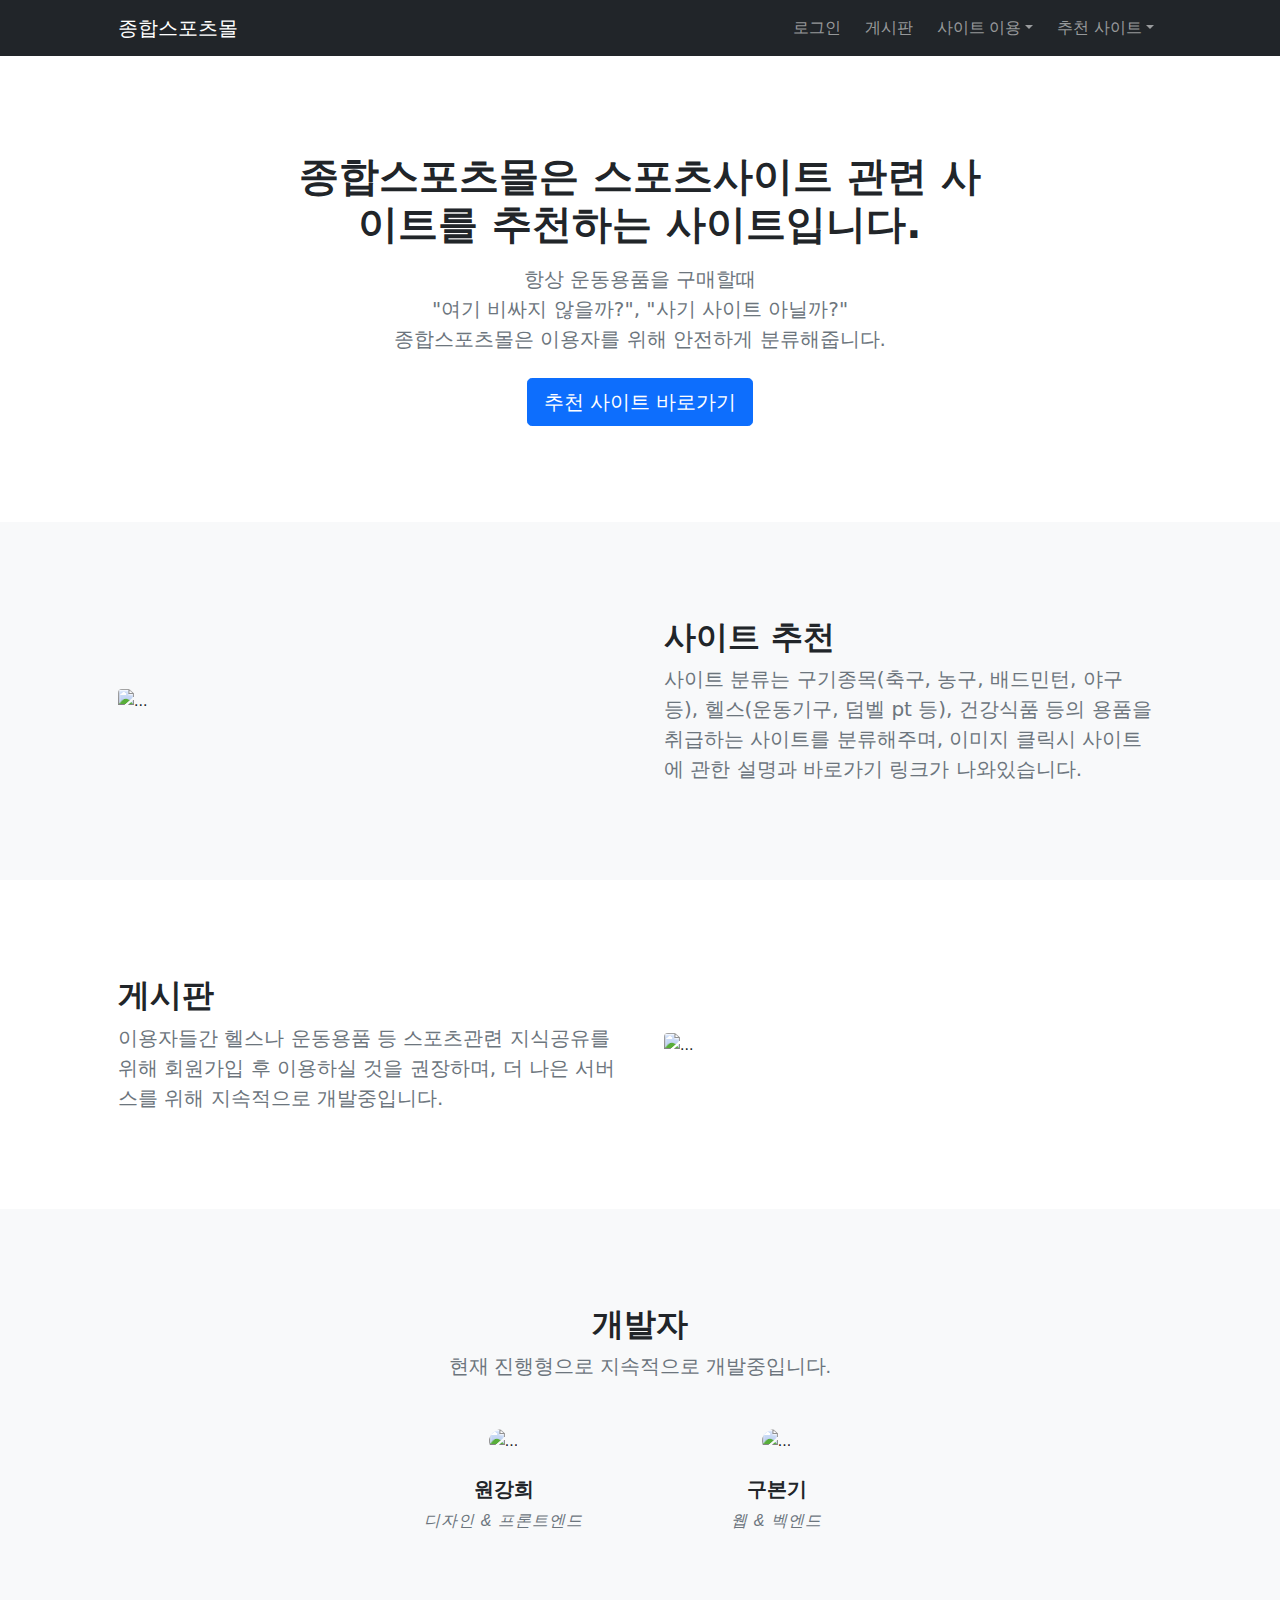
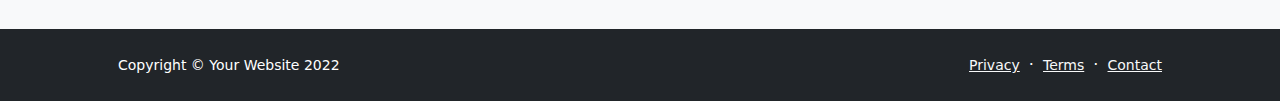
==== about.html @ 9e5877e2 "123" ====
<!DOCTYPE html>
<html lang="en">
    <head>
        <meta charset="utf-8" />
        <meta name="viewport" content="width=device-width, initial-scale=1, shrink-to-fit=no" />
        <meta name="description" content="" />
        <meta name="author" content="" />
        <title>우리 사이트 소개</title>
        <!-- Favicon-->
        <link rel="icon" type="image/x-icon" href="assets/favicon.ico" />
        <!-- Bootstrap icons-->
        <link href="https://cdn.jsdelivr.net/npm/bootstrap-icons@1.5.0/font/bootstrap-icons.css" rel="stylesheet" />
        <!-- Core theme CSS (includes Bootstrap)-->
        <link href="css/styles.css" rel="stylesheet" />
    </head>
    <body class="d-flex flex-column">
        <main class="flex-shrink-0">
            <!-- Navigation-->
            <nav class="navbar navbar-expand-lg navbar-dark bg-dark">
                <div class="container px-5">
                    <a class="navbar-brand" href="index.html">종합스포츠몰</a>
                    <button class="navbar-toggler" type="button" data-bs-toggle="collapse" data-bs-target="#navbarSupportedContent" aria-controls="navbarSupportedContent" aria-expanded="false" aria-label="Toggle navigation"><span class="navbar-toggler-icon"></span></button>
                    <div class="collapse navbar-collapse" id="navbarSupportedContent">
                        <ul class="navbar-nav ms-auto mb-2 mb-lg-0">
                            <li class="nav-item"><a class="nav-link" href="signin.html">로그인</a></li>
                            <li class="nav-item"><a class="nav-link" href="faq.html">게시판</a></li>
                            <li class="nav-item dropdown">
                                <a class="nav-link dropdown-toggle" id="navbarDropdownBlog" href="#" role="button" data-bs-toggle="dropdown" aria-expanded="false">사이트 이용</a>
                                <ul class="dropdown-menu dropdown-menu-end" aria-labelledby="navbarDropdownBlog">
                                    <li><a class="dropdown-item" href="about.html">종합스포츠몰 소개</a></li>      
                                    <!-- <li><a class="dropdown-item" href="blog-home.html">메인 후보2</a></li> -->
                                    <li><a class="dropdown-item" href="pricing.html">결제 관련</a></li>
                                </ul>
                            </li>
                            <li class="nav-item dropdown">
                                <a class="nav-link dropdown-toggle" id="navbarDropdownPortfolio" href="#" role="button" data-bs-toggle="dropdown" aria-expanded="false">추천 사이트</a>
                                <ul class="dropdown-menu dropdown-menu-end" aria-labelledby="navbarDropdownPortfolio">
                                    <li><a class="dropdown-item" href="bollsite.html">구기종목</a></li>
                                    <li><a class="dropdown-item" href="health.html">헬스</a></li>
                                    <li><a class="dropdown-item" href="portfolio-overview.html">건강식품</a></li>
                                </ul>
                            </li>
                        </ul>
                    </div>
                </div>
            </nav>
            <!-- Header-->
            <header class="py-5">
                <div class="container px-5">
                    <div class="row justify-content-center">
                        <div class="col-lg-8 col-xxl-6">
                            <div class="text-center my-5">
                                <h1 class="fw-bolder mb-3">종합스포츠몰은 스포츠사이트 관련 사이트를 추천하는 사이트입니다.</h1>
                                <p class="lead fw-normal text-muted mb-4">항상 운동용품을 구매할때 <br>"여기 비싸지 않을까?", "사기 사이트 아닐까?"<br>종합스포츠몰은 이용자를 위해 안전하게 분류해줍니다.</p>
                                <a class="btn btn-primary btn-lg" href="portfolio-overview.html">추천 사이트 바로가기</a>
                            </div>
                        </div>
                    </div>
                </div>
            </header>
            <!-- About section one-->
            <section class="py-5 bg-light" id="scroll-target">
                <div class="container px-5 my-5">
                    <div class="row gx-5 align-items-center">
                        <div class="col-lg-6"><img class="img-fluid rounded mb-5 mb-lg-0" src="https://dummyimage.com/600x400/343a40/6c757d" alt="..." /></div>
                        <div class="col-lg-6">
                            <h2 class="fw-bolder">사이트 추천</h2>
                            <p class="lead fw-normal text-muted mb-0">사이트 분류는 구기종목(축구, 농구, 배드민턴, 야구 등), 헬스(운동기구, 덤벨 pt 등), 건강식품 등의 용품을 취급하는 사이트를 분류해주며, 이미지 클릭시 사이트에 관한 설명과 바로가기 링크가 나와있습니다.</p>
                        </div>
                    </div>
                </div>
            </section>
            <!-- About section two-->
            <section class="py-5">
                <div class="container px-5 my-5">
                    <div class="row gx-5 align-items-center">
                        <div class="col-lg-6 order-first order-lg-last"><img class="img-fluid rounded mb-5 mb-lg-0" src="https://dummyimage.com/600x400/343a40/6c757d" alt="..." /></div>
                        <div class="col-lg-6">
                            <!-- <h2 class="fw-bolder">Growth &amp; beyond</h2> -->
                            <h2 class="fw-bolder">게시판</h2>
                            <p class="lead fw-normal text-muted mb-0">이용자들간 헬스나 운동용품 등 스포츠관련 지식공유를 위해 회원가입 후 이용하실 것을 권장하며, 더 나은 서버스를 위해 지속적으로 개발중입니다.</p>
                        </div>
                    </div>
                </div>
            </section>
            <!-- Team members section-->
            <section class="py-5 bg-light">
                <div class="container px-5 my-5">
                    <div class="text-center">
                        <h2 class="fw-bolder">개발자</h2>
                        <p class="lead fw-normal text-muted mb-5">현재 진행형으로 지속적으로 개발중입니다.</p>
                    </div>
                    <div class="row gx-5 row-cols-1 row-cols-sm-2 row-cols-xl-4 justify-content-center">
                        <div class="col mb-5 mb-5 mb-xl-0">
                            <div class="text-center">
                                <img class="img-fluid rounded-circle mb-4 px-4" src="https://dummyimage.com/150x150/ced4da/6c757d" alt="..." />
                                <h5 class="fw-bolder">원강희</h5>
                                <div class="fst-italic text-muted">디자인 &amp; 프론트엔드</div>
                            </div>
                        </div>
                        <div class="col mb-5 mb-5 mb-xl-0">
                            <div class="text-center">
                                <img class="img-fluid rounded-circle mb-4 px-4" src="https://dummyimage.com/150x150/ced4da/6c757d" alt="..." />
                                <h5 class="fw-bolder">구본기</h5>
                                <div class="fst-italic text-muted">웹 &amp; 벡엔드</div>
                            </div>
                        </div>
                        <!-- <div class="col mb-5 mb-5 mb-sm-0">
                            <div class="text-center">
                                <img class="img-fluid rounded-circle mb-4 px-4" src="https://dummyimage.com/150x150/ced4da/6c757d" alt="..." />
                                <h5 class="fw-bolder">Toribio Nerthus</h5>
                                <div class="fst-italic text-muted">Operations Manager</div>
                            </div>
                        </div>
                        <div class="col mb-5">
                            <div class="text-center">
                                <img class="img-fluid rounded-circle mb-4 px-4" src="https://dummyimage.com/150x150/ced4da/6c757d" alt="..." />
                                <h5 class="fw-bolder">Malvina Cilla</h5>
                                <div class="fst-italic text-muted">CTO</div>
                            </div>
                        </div> -->
                    </div>
                </div>
            </section>
        </main>
        <!-- Footer-->
        <footer class="bg-dark py-4 mt-auto">
            <div class="container px-5">
                <div class="row align-items-center justify-content-between flex-column flex-sm-row">
                    <div class="col-auto"><div class="small m-0 text-white">Copyright &copy; Your Website 2022</div></div>
                    <div class="col-auto">
                        <a class="link-light small" href="#!">Privacy</a>
                        <span class="text-white mx-1">&middot;</span>
                        <a class="link-light small" href="#!">Terms</a>
                        <span class="text-white mx-1">&middot;</span>
                        <a class="link-light small" href="#!">Contact</a>
                    </div>
                </div>
            </div>
        </footer>
        <!-- Bootstrap core JS-->
        <script src="https://cdn.jsdelivr.net/npm/bootstrap@5.1.3/dist/js/bootstrap.bundle.min.js"></script>
        <!-- Core theme JS-->
        <script src="js/scripts.js"></script>
    </body>
</html>
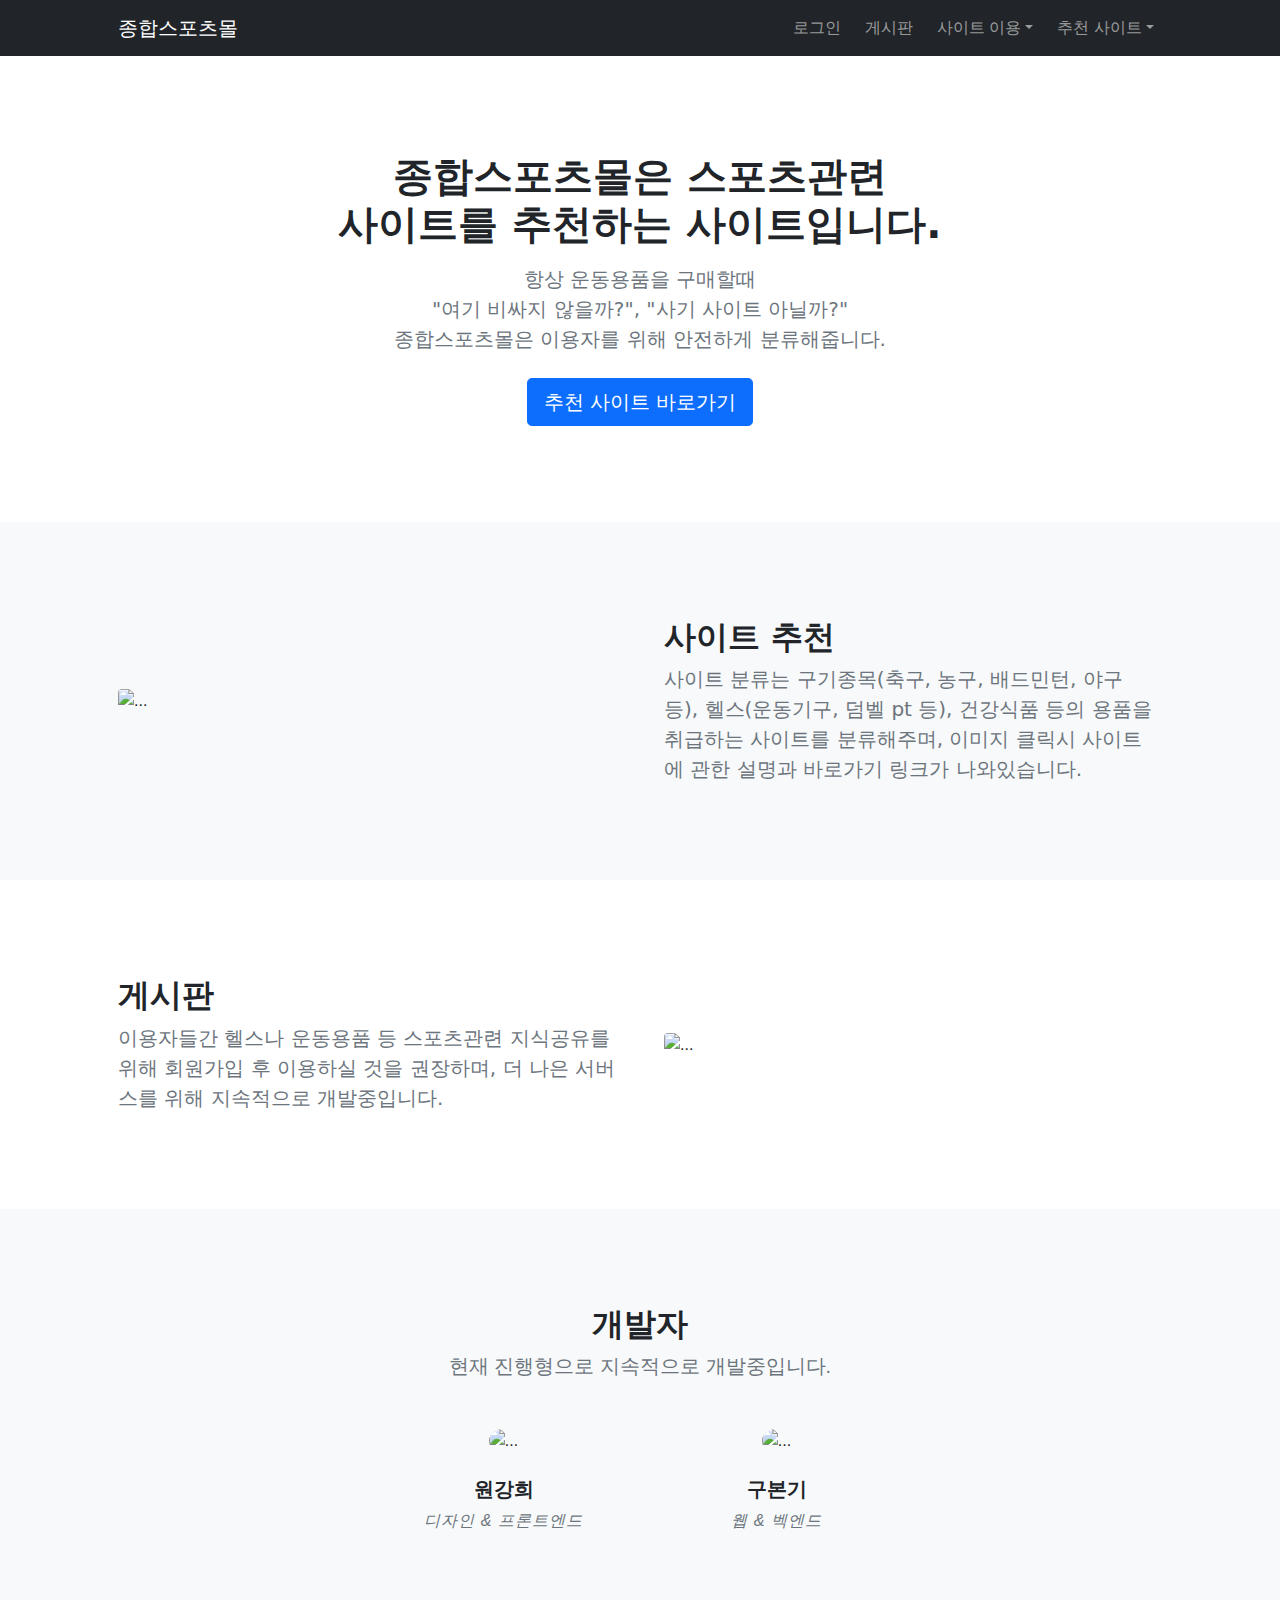
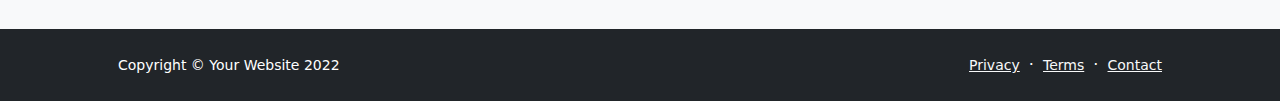
==== commit 3a0f3d3f: "123" ====
--- a/about.html
+++ b/about.html
@@ -50,7 +50,7 @@
                     <div class="row justify-content-center">
                         <div class="col-lg-8 col-xxl-6">
                             <div class="text-center my-5">
-                                <h1 class="fw-bolder mb-3">종합스포츠몰은 스포츠사이트 관련 사이트를 추천하는 사이트입니다.</h1>
+                                <h1 class="fw-bolder mb-3">종합스포츠몰은 스포츠관련<br>사이트를 추천하는 사이트입니다.</h1>
                                 <p class="lead fw-normal text-muted mb-4">항상 운동용품을 구매할때 <br>"여기 비싸지 않을까?", "사기 사이트 아닐까?"<br>종합스포츠몰은 이용자를 위해 안전하게 분류해줍니다.</p>
                                 <a class="btn btn-primary btn-lg" href="portfolio-overview.html">추천 사이트 바로가기</a>
                             </div>
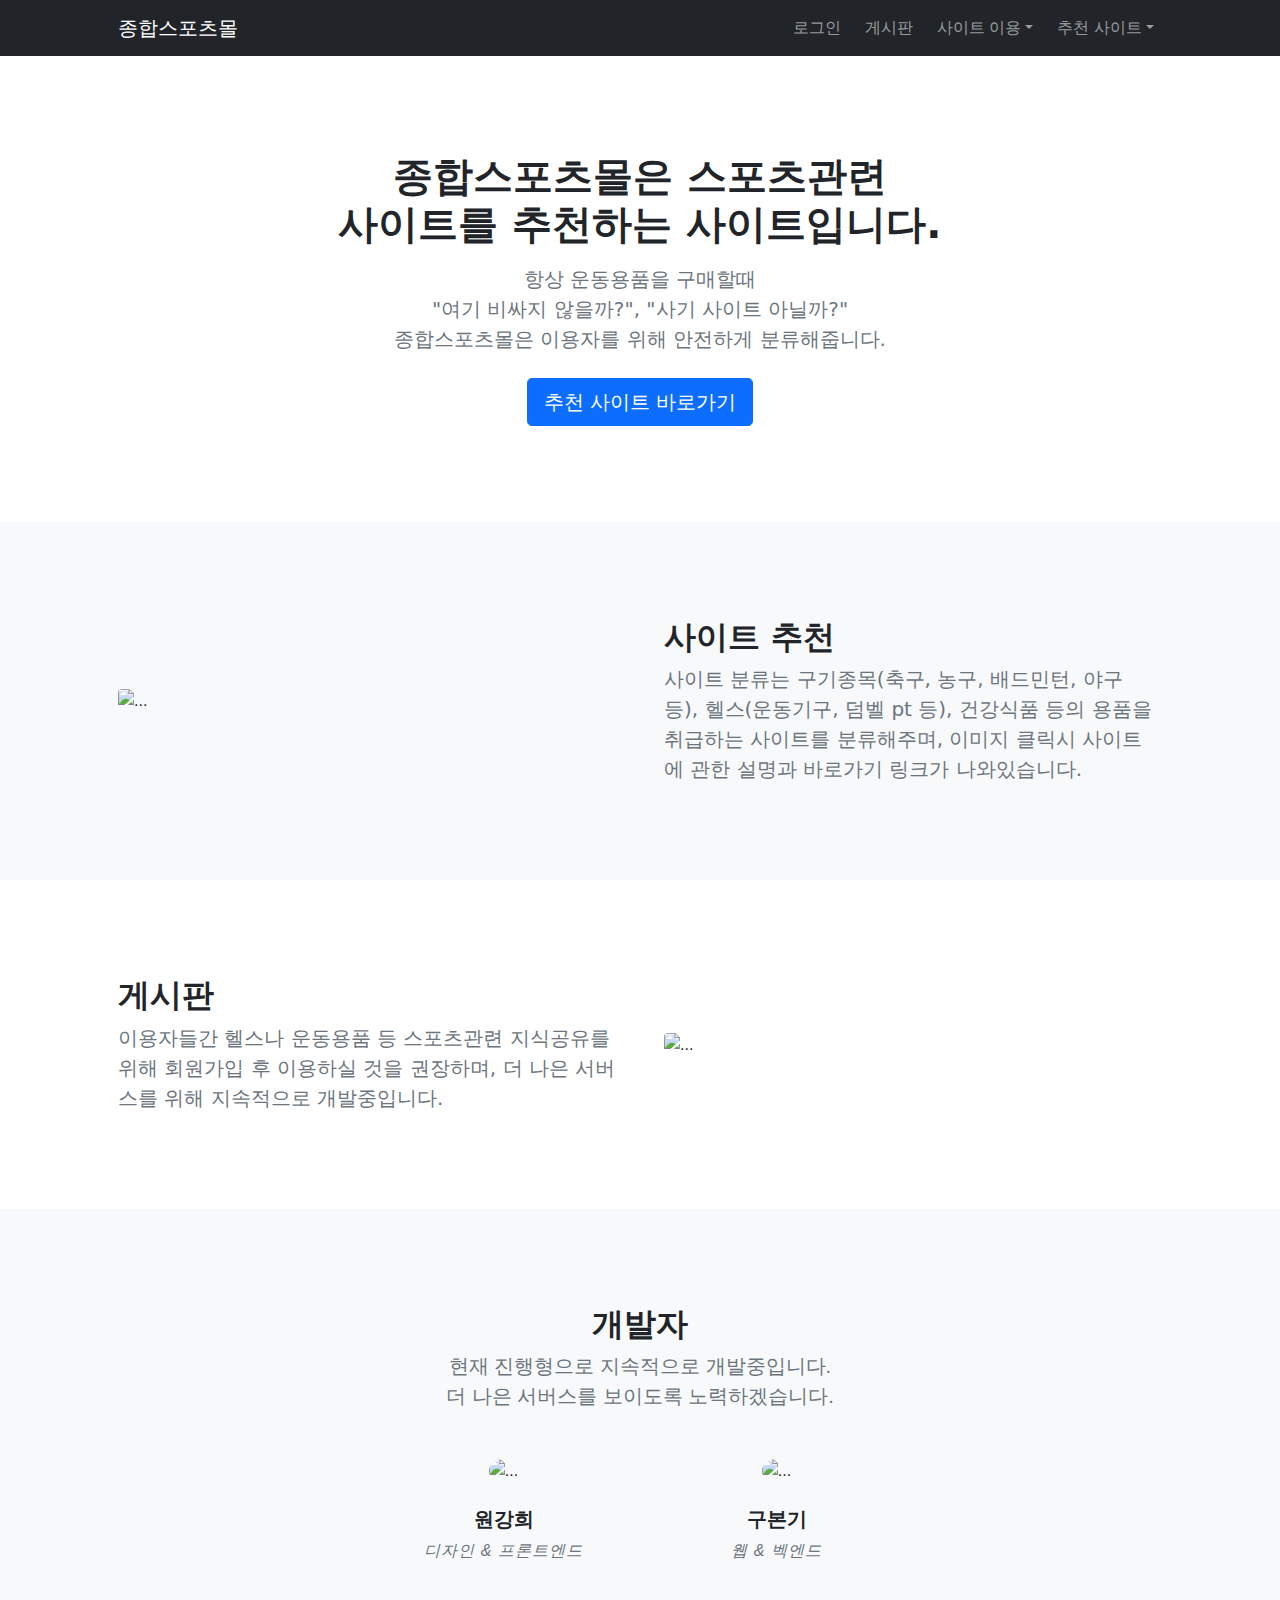
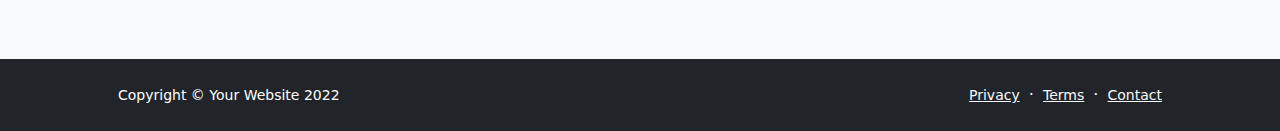
==== commit 1b5c4367: "123" ====
--- a/about.html
+++ b/about.html
@@ -88,7 +88,7 @@
                 <div class="container px-5 my-5">
                     <div class="text-center">
                         <h2 class="fw-bolder">개발자</h2>
-                        <p class="lead fw-normal text-muted mb-5">현재 진행형으로 지속적으로 개발중입니다.</p>
+                        <p class="lead fw-normal text-muted mb-5">현재 진행형으로 지속적으로 개발중입니다.<br>더 나은 서버스를 보이도록 노력하겠습니다.</p>
                     </div>
                     <div class="row gx-5 row-cols-1 row-cols-sm-2 row-cols-xl-4 justify-content-center">
                         <div class="col mb-5 mb-5 mb-xl-0">
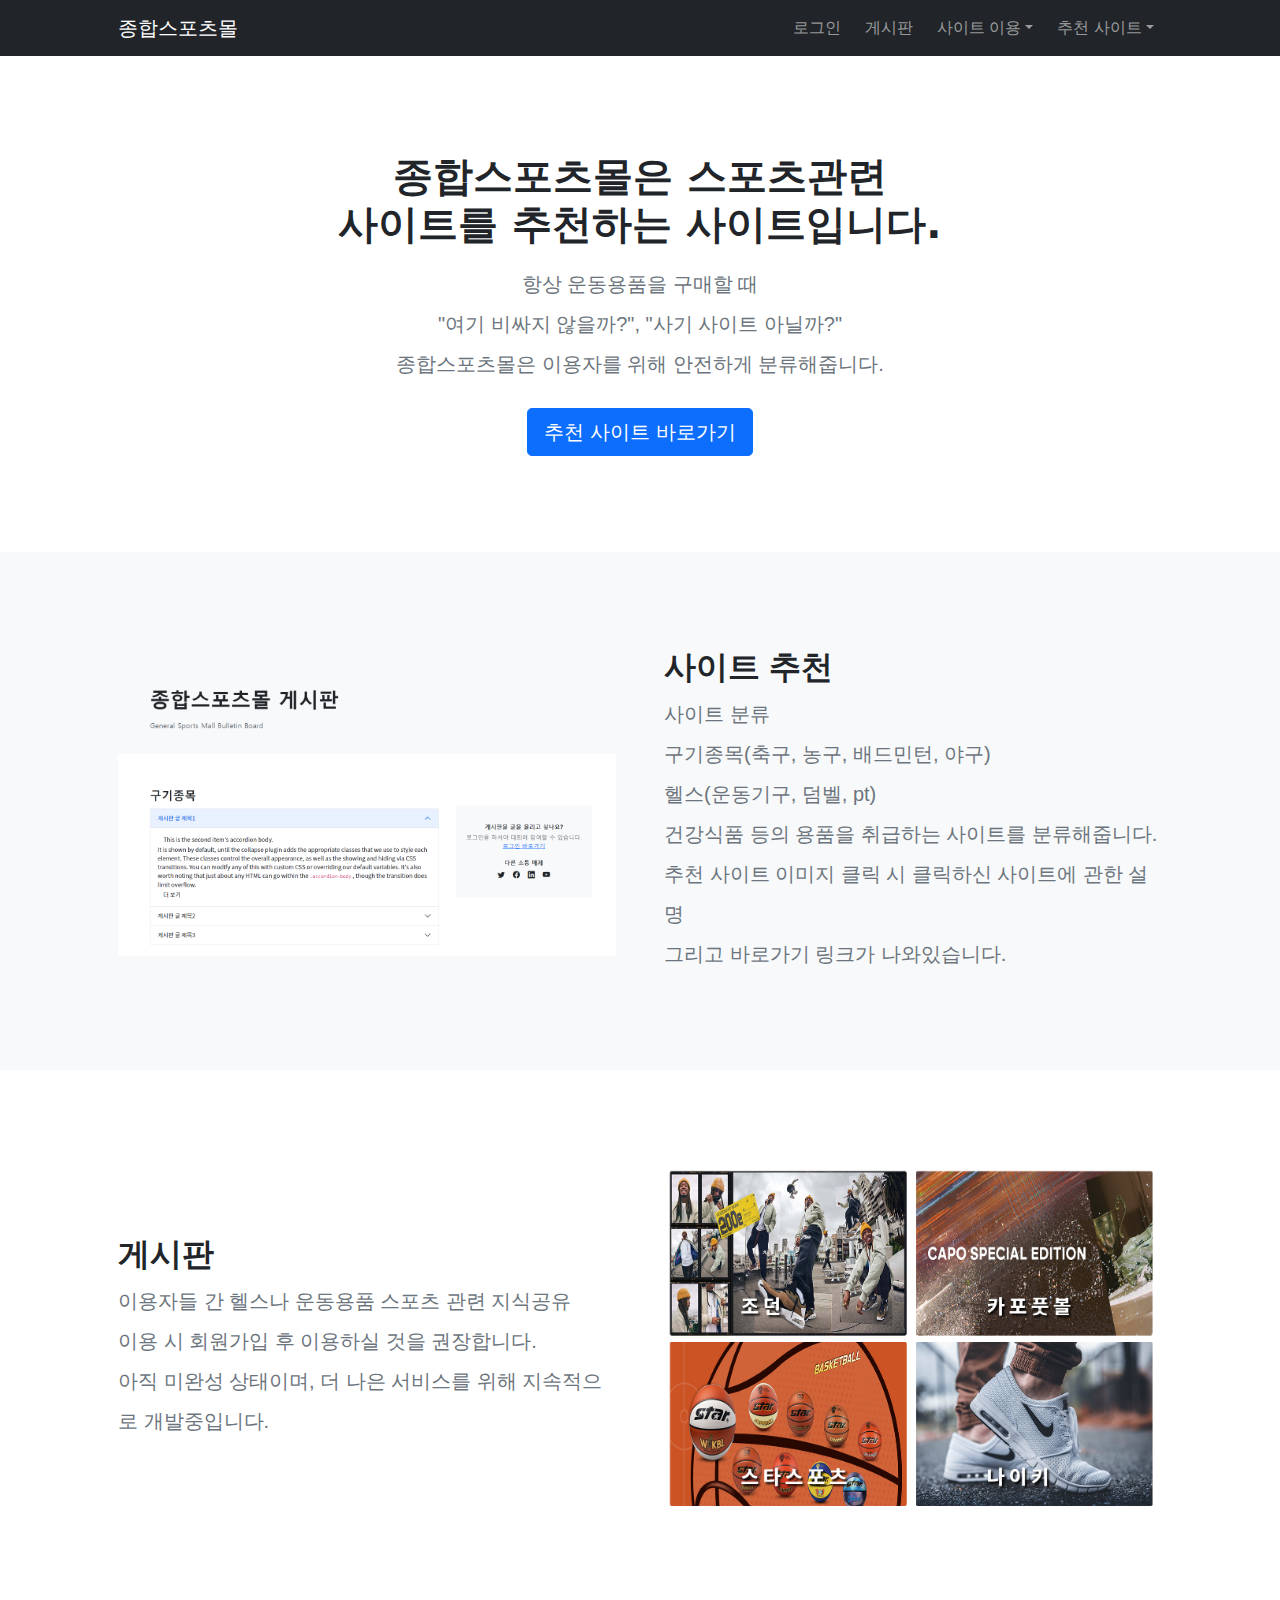
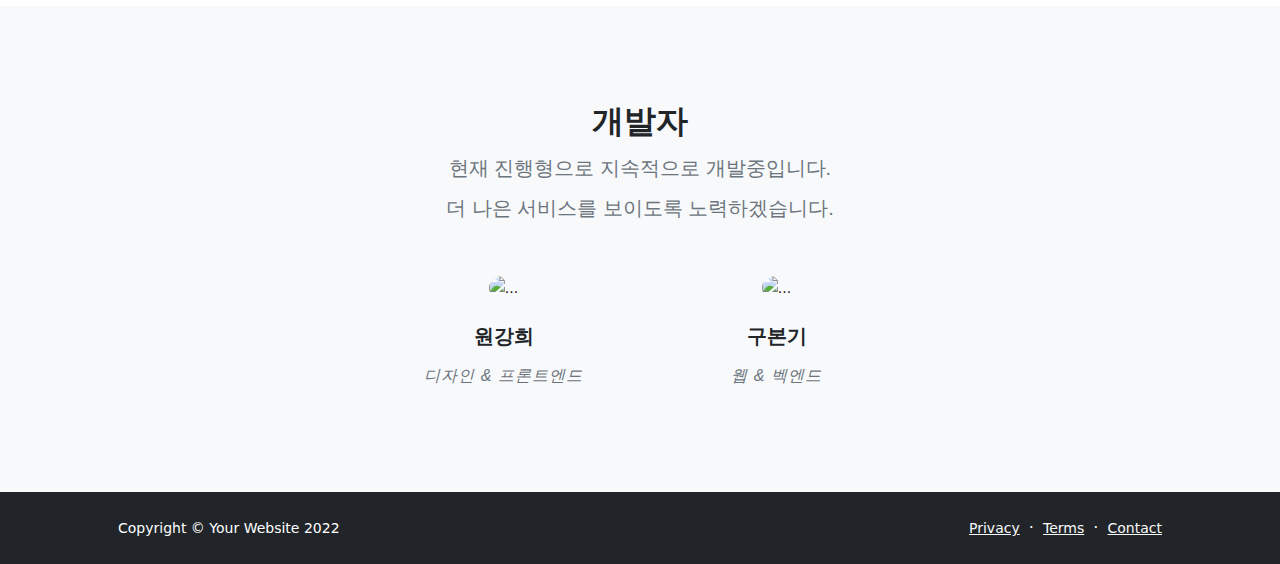
==== commit fc5032c3: "123" ====
--- a/about.html
+++ b/about.html
@@ -51,7 +51,7 @@
                         <div class="col-lg-8 col-xxl-6">
                             <div class="text-center my-5">
                                 <h1 class="fw-bolder mb-3">종합스포츠몰은 스포츠관련<br>사이트를 추천하는 사이트입니다.</h1>
-                                <p class="lead fw-normal text-muted mb-4">항상 운동용품을 구매할때 <br>"여기 비싸지 않을까?", "사기 사이트 아닐까?"<br>종합스포츠몰은 이용자를 위해 안전하게 분류해줍니다.</p>
+                                <p class="lead fw-normal text-muted mb-4">항상 운동용품을 구매할 때 <br>"여기 비싸지 않을까?", "사기 사이트 아닐까?"<br>종합스포츠몰은 이용자를 위해 안전하게 분류해줍니다.</p>
                                 <a class="btn btn-primary btn-lg" href="portfolio-overview.html">추천 사이트 바로가기</a>
                             </div>
                         </div>
@@ -62,10 +62,10 @@
             <section class="py-5 bg-light" id="scroll-target">
                 <div class="container px-5 my-5">
                     <div class="row gx-5 align-items-center">
-                        <div class="col-lg-6"><img class="img-fluid rounded mb-5 mb-lg-0" src="https://dummyimage.com/600x400/343a40/6c757d" alt="..." /></div>
+                        <div class="col-lg-6"><img class="img-fluid rounded mb-5 mb-lg-0" src="./img/20220606_052650.png" alt="..." /></div>
                         <div class="col-lg-6">
                             <h2 class="fw-bolder">사이트 추천</h2>
-                            <p class="lead fw-normal text-muted mb-0">사이트 분류는 구기종목(축구, 농구, 배드민턴, 야구 등), 헬스(운동기구, 덤벨 pt 등), 건강식품 등의 용품을 취급하는 사이트를 분류해주며, 이미지 클릭시 사이트에 관한 설명과 바로가기 링크가 나와있습니다.</p>
+                            <p class="lead fw-normal text-muted mb-0">사이트 분류 <br>구기종목(축구, 농구, 배드민턴, 야구)<br> 헬스(운동기구, 덤벨, pt)<br> 건강식품 등의 용품을 취급하는 사이트를 분류해줍니다. <br>추천 사이트 이미지 클릭 시 클릭하신 사이트에 관한 설명 <br>그리고 바로가기 링크가 나와있습니다.</p>
                         </div>
                     </div>
                 </div>
@@ -74,11 +74,11 @@
             <section class="py-5">
                 <div class="container px-5 my-5">
                     <div class="row gx-5 align-items-center">
-                        <div class="col-lg-6 order-first order-lg-last"><img class="img-fluid rounded mb-5 mb-lg-0" src="https://dummyimage.com/600x400/343a40/6c757d" alt="..." /></div>
+                        <div class="col-lg-6 order-first order-lg-last"><img class="img-fluid rounded mb-5 mb-lg-0" src="img/사이트 분류.png" alt="..." /></div>
                         <div class="col-lg-6">
                             <!-- <h2 class="fw-bolder">Growth &amp; beyond</h2> -->
                             <h2 class="fw-bolder">게시판</h2>
-                            <p class="lead fw-normal text-muted mb-0">이용자들간 헬스나 운동용품 등 스포츠관련 지식공유를 위해 회원가입 후 이용하실 것을 권장하며, 더 나은 서버스를 위해 지속적으로 개발중입니다.</p>
+                            <p class="lead fw-normal text-muted mb-0">이용자들 간 헬스나 운동용품 스포츠 관련 지식공유<br>이용 시 회원가입 후 이용하실 것을 권장합니다.<br>아직 미완성 상태이며, 더 나은 서비스를 위해 지속적으로 개발중입니다.</p>
                         </div>
                     </div>
                 </div>
@@ -88,7 +88,7 @@
                 <div class="container px-5 my-5">
                     <div class="text-center">
                         <h2 class="fw-bolder">개발자</h2>
-                        <p class="lead fw-normal text-muted mb-5">현재 진행형으로 지속적으로 개발중입니다.<br>더 나은 서버스를 보이도록 노력하겠습니다.</p>
+                        <p class="lead fw-normal text-muted mb-5">현재 진행형으로 지속적으로 개발중입니다.<br>더 나은 서비스를 보이도록 노력하겠습니다.</p>
                     </div>
                     <div class="row gx-5 row-cols-1 row-cols-sm-2 row-cols-xl-4 justify-content-center">
                         <div class="col mb-5 mb-5 mb-xl-0">
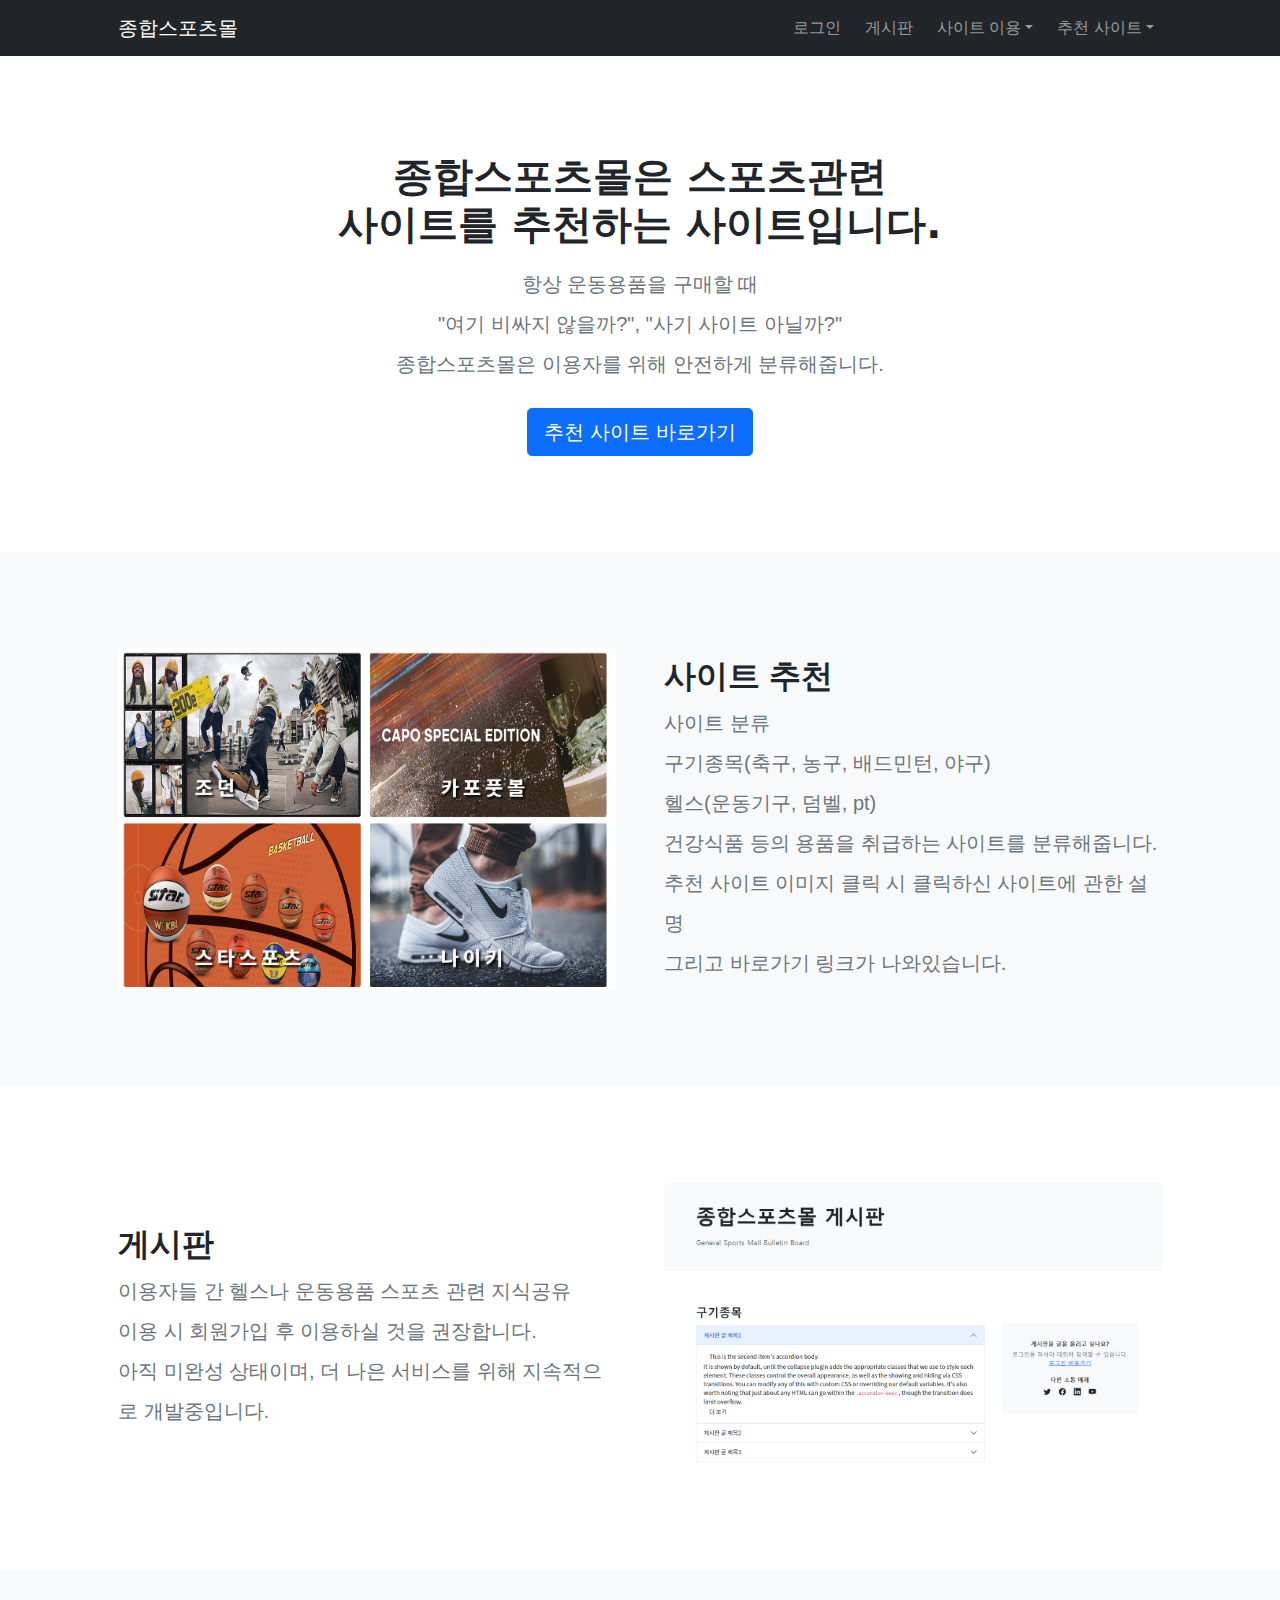
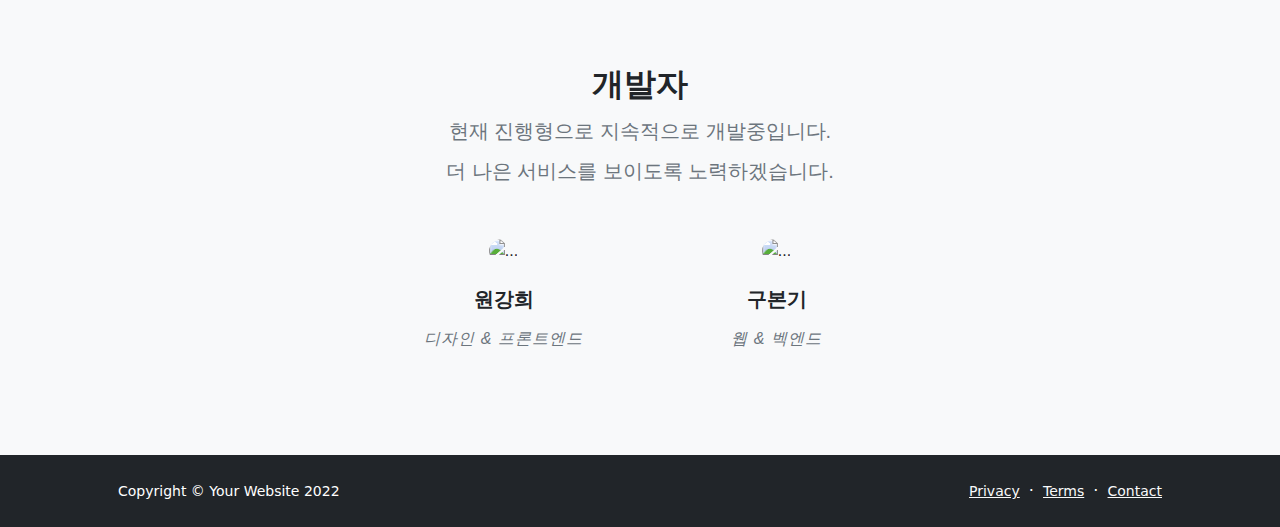
==== commit 3cb45b16: "123" ====
--- a/about.html
+++ b/about.html
@@ -62,7 +62,7 @@
             <section class="py-5 bg-light" id="scroll-target">
                 <div class="container px-5 my-5">
                     <div class="row gx-5 align-items-center">
-                        <div class="col-lg-6"><img class="img-fluid rounded mb-5 mb-lg-0" src="./img/20220606_052650.png" alt="..." /></div>
+                        <div class="col-lg-6"><img class="img-fluid rounded mb-5 mb-lg-0" src="./img/사이트 분류.png" alt="..." /></div>
                         <div class="col-lg-6">
                             <h2 class="fw-bolder">사이트 추천</h2>
                             <p class="lead fw-normal text-muted mb-0">사이트 분류 <br>구기종목(축구, 농구, 배드민턴, 야구)<br> 헬스(운동기구, 덤벨, pt)<br> 건강식품 등의 용품을 취급하는 사이트를 분류해줍니다. <br>추천 사이트 이미지 클릭 시 클릭하신 사이트에 관한 설명 <br>그리고 바로가기 링크가 나와있습니다.</p>
@@ -74,7 +74,7 @@
             <section class="py-5">
                 <div class="container px-5 my-5">
                     <div class="row gx-5 align-items-center">
-                        <div class="col-lg-6 order-first order-lg-last"><img class="img-fluid rounded mb-5 mb-lg-0" src="img/사이트 분류.png" alt="..." /></div>
+                        <div class="col-lg-6 order-first order-lg-last"><img class="img-fluid rounded mb-5 mb-lg-0" src="img/20220606_052650.png" alt="..." /></div>
                         <div class="col-lg-6">
                             <!-- <h2 class="fw-bolder">Growth &amp; beyond</h2> -->
                             <h2 class="fw-bolder">게시판</h2>
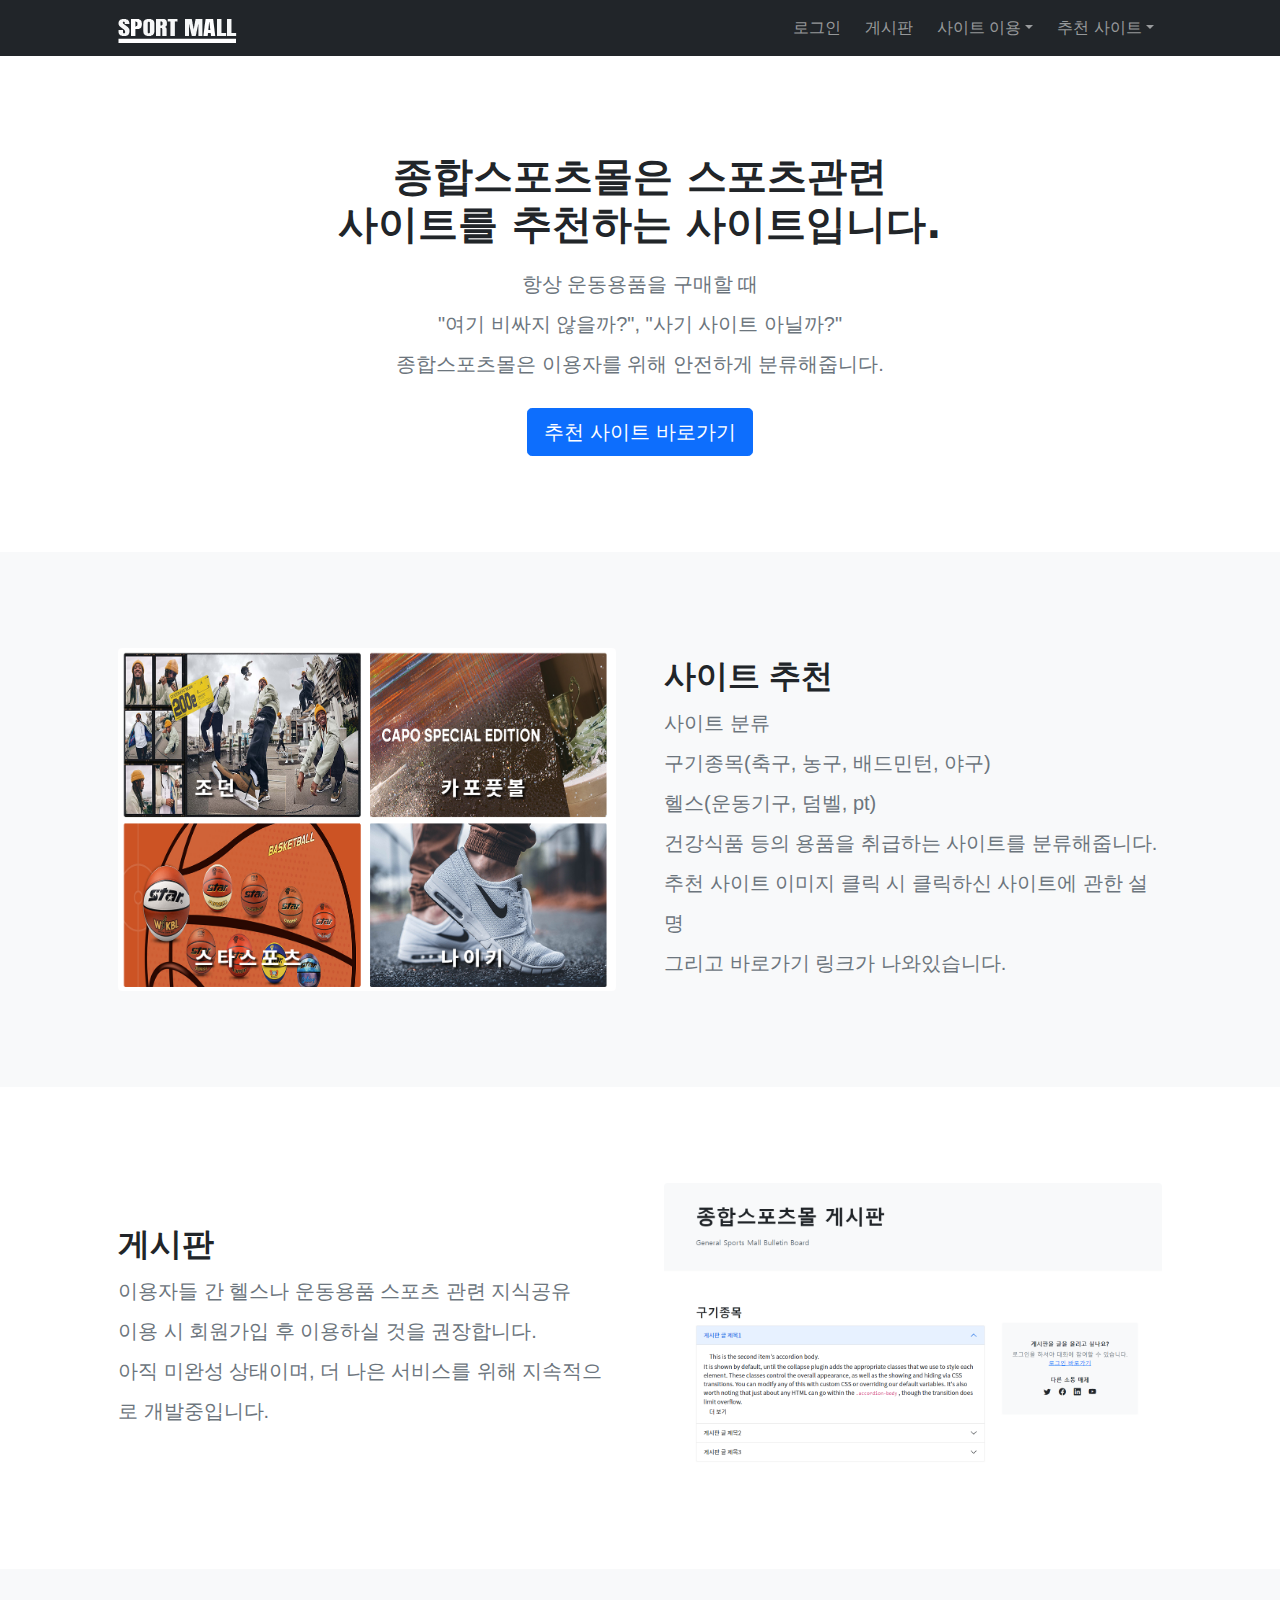
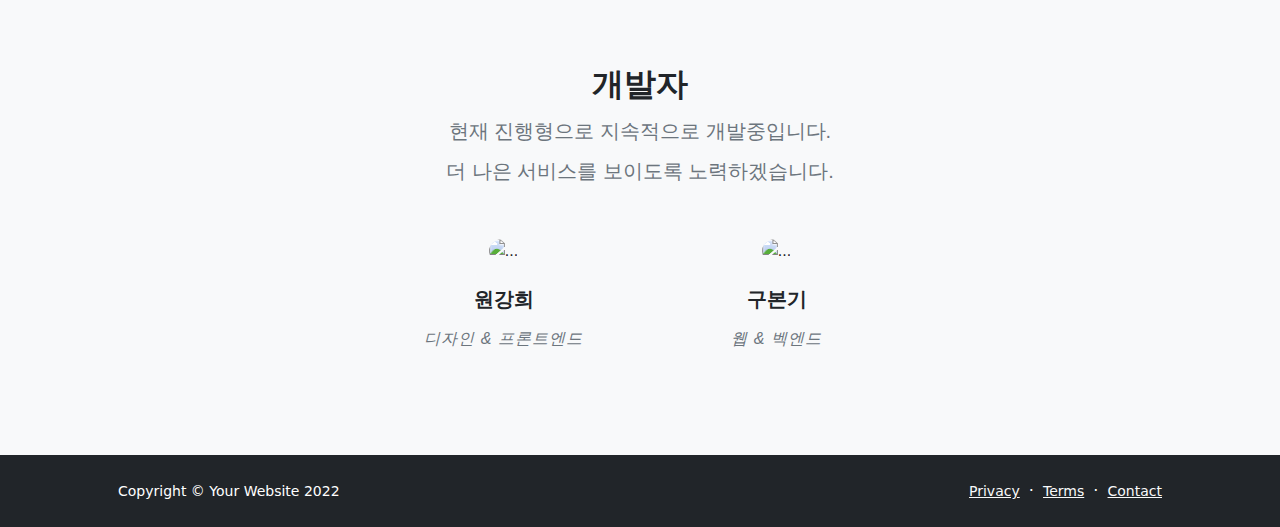
==== commit 3bb0d41e: "123" ====
--- a/about.html
+++ b/about.html
@@ -18,7 +18,7 @@
             <!-- Navigation-->
             <nav class="navbar navbar-expand-lg navbar-dark bg-dark">
                 <div class="container px-5">
-                    <a class="navbar-brand" href="index.html">종합스포츠몰</a>
+                    <a class="navbar-brand" href="index.html"><img src="./img/로고8.png" alt="..." /></a>
                     <button class="navbar-toggler" type="button" data-bs-toggle="collapse" data-bs-target="#navbarSupportedContent" aria-controls="navbarSupportedContent" aria-expanded="false" aria-label="Toggle navigation"><span class="navbar-toggler-icon"></span></button>
                     <div class="collapse navbar-collapse" id="navbarSupportedContent">
                         <ul class="navbar-nav ms-auto mb-2 mb-lg-0">
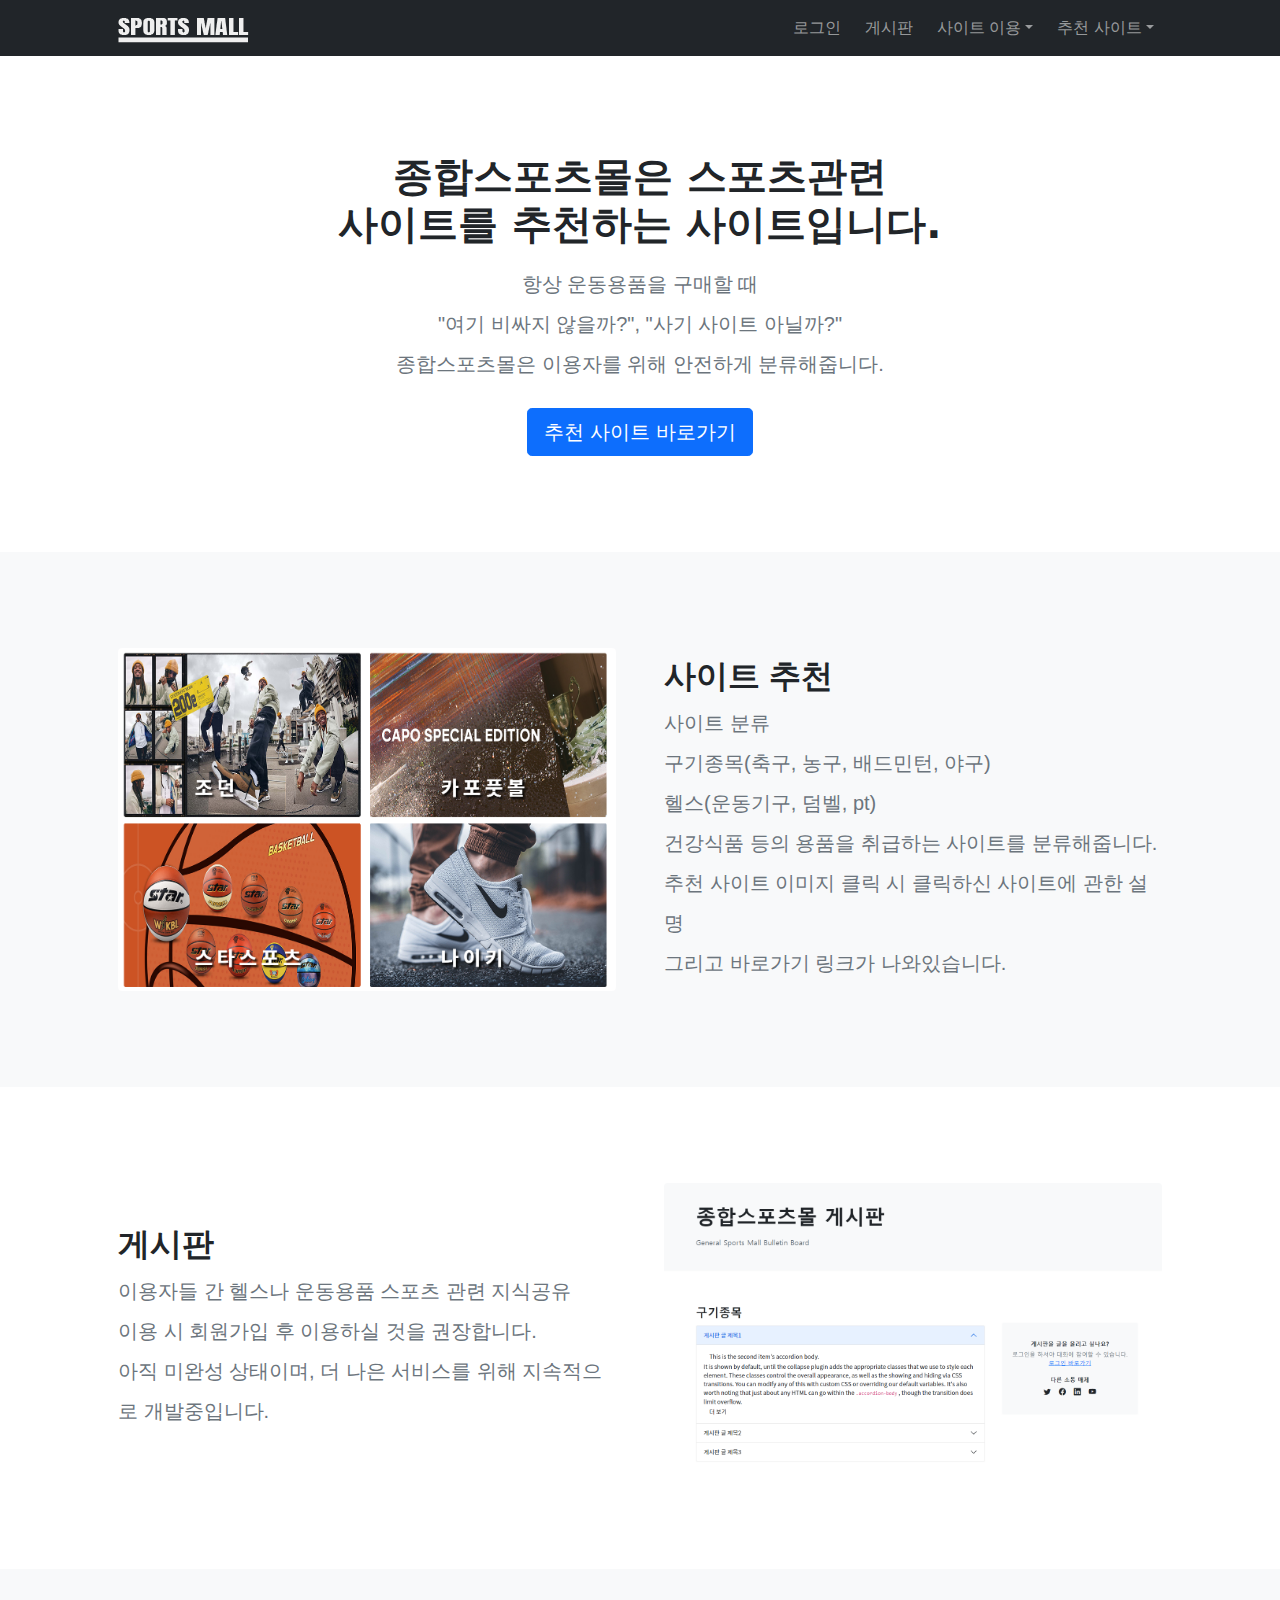
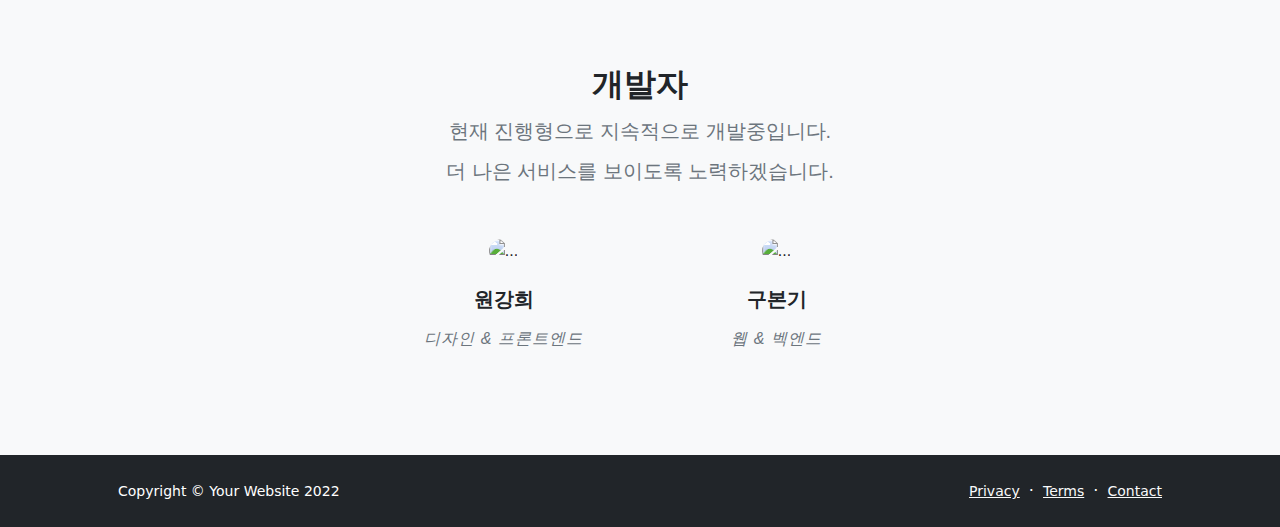
==== commit 53f7a689: "123" ====
--- a/about.html
+++ b/about.html
@@ -18,7 +18,7 @@
             <!-- Navigation-->
             <nav class="navbar navbar-expand-lg navbar-dark bg-dark">
                 <div class="container px-5">
-                    <a class="navbar-brand" href="index.html"><img src="./img/로고8.png" alt="..." /></a>
+                    <a class="navbar-brand" href="index.html"><img src="./img/로고라스트2.png" alt="..." /></a>
                     <button class="navbar-toggler" type="button" data-bs-toggle="collapse" data-bs-target="#navbarSupportedContent" aria-controls="navbarSupportedContent" aria-expanded="false" aria-label="Toggle navigation"><span class="navbar-toggler-icon"></span></button>
                     <div class="collapse navbar-collapse" id="navbarSupportedContent">
                         <ul class="navbar-nav ms-auto mb-2 mb-lg-0">
